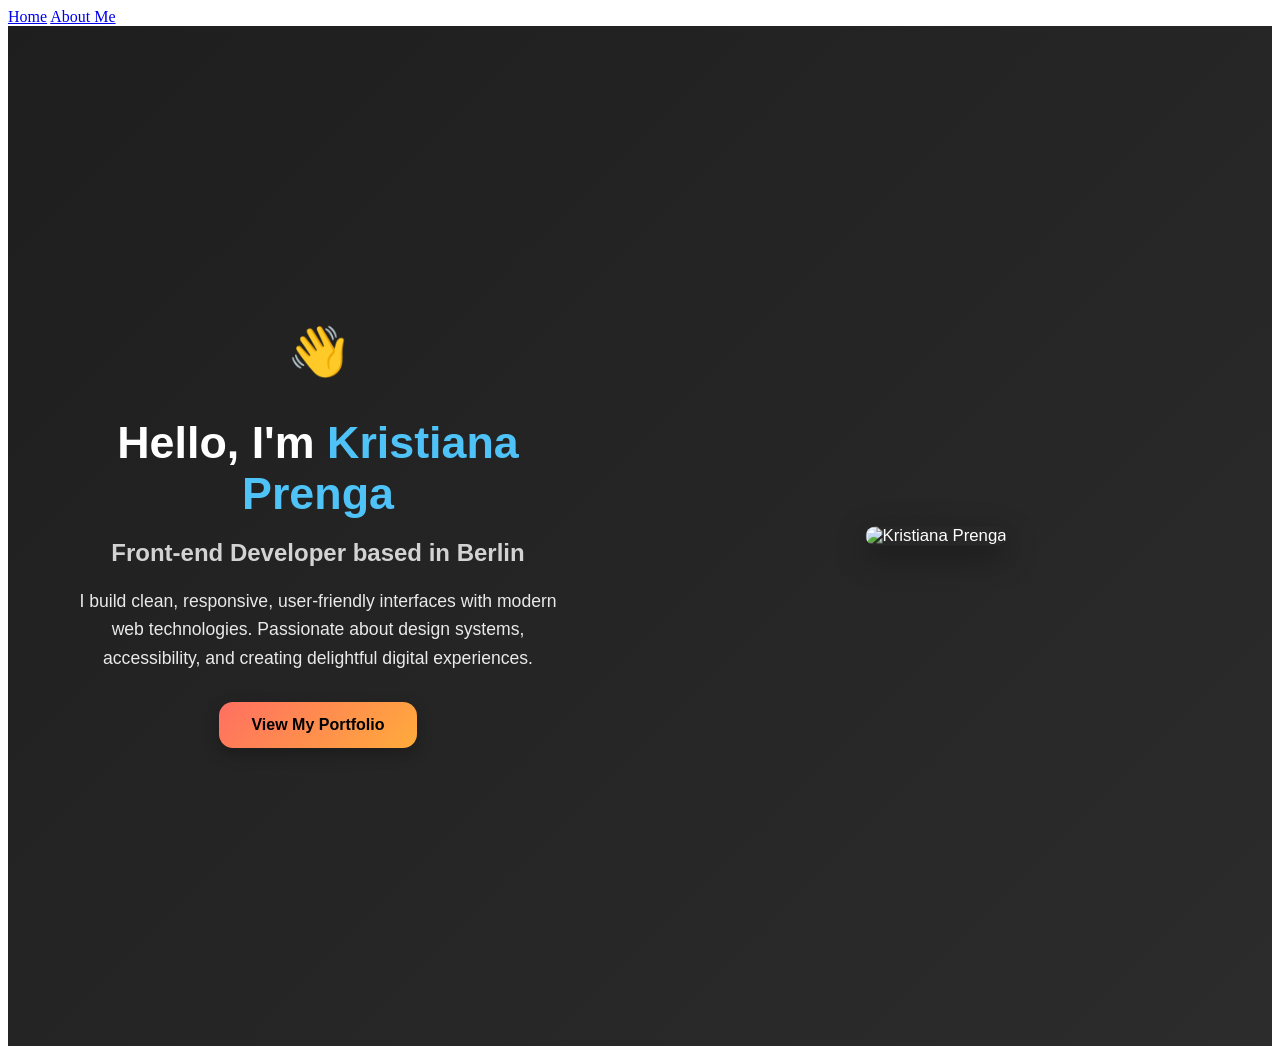
==== about.html @ feb88d71 "changed the file section" ====
<!DOCTYPE html>
<html lang="en">
<head>
    <meta charset="UTF-8">
    <meta name="viewport" content="width=device-width, initial-scale=1.0">
    <title>Kristiana Prenga – Portfolio</title>
    <link rel="stylesheet" href="./style.css">
</head>

<body>
    <nav class="navbar">
  <a href="index.html" class="nav-link">Home</a>
  <a href="pages/about.html" class="nav-link">About Me</a>
</nav>

  <section class="hero hero-secondary">
    <div class="hero-content">
      <span class="wave">👋</span>
      <h1>Hello, I'm <span class="highlight">Kristiana Prenga</span></h1>
      <h2>Front-end Developer based in Berlin</h2>

      <p class="hero-text">
        I build clean, responsive, user‑friendly interfaces with modern web technologies.
        Passionate about design systems, accessibility, and creating delightful digital experiences.
      </p>

      <a href="index.html" class="btn-primary">View My Portfolio</a>
    </div>

    <div class="hero-image">
      <img src="images/pic10.png" alt="Kristiana Prenga">
    </div>
  </section>
</body>
</html>
---- style.css ----
.hero {
    min-height: 100vh;
    display: flex;
    align-items: center;
    justify-content: center;
    padding: 60px 20px;
    background: linear-gradient(135deg, #1e1e1e, #2c2c2c);
    color: #fff;
    text-align: center;
    font-family: "Inter", sans-serif;
}

.hero-content {
    max-width: 700px;
}

.wave {
    font-size: 3rem;
    display: inline-block;
    animation: wave 1.5s infinite;
}

@keyframes wave {
    0% {
        transform: rotate(0deg);
    }

    50% {
        transform: rotate(20deg);
    }

    100% {
        transform: rotate(0deg);
    }
}

.highlight {
    color: #4fc3f7;
}

.hero-text {
    margin: 20px 0 40px;
    font-size: 1.1rem;
    line-height: 1.6;
    opacity: 0.9;
}

.btn-primary {
    background: #4fc3f7;
    color: #000;
    padding: 12px 28px;
    border-radius: 8px;
    font-weight: 600;
    text-decoration: none;
    transition: 0.3s;
}

.btn-primary:hover {
    background: #81d4fa;
}

.btn-primary {
    background: linear-gradient(135deg, #ff6f61, #ffca28, #4fc3f7);
    background-size: 300% 300%;
    color: #000;
    padding: 14px 32px;
    border-radius: 14px;
    font-weight: 700;
    text-decoration: none;
    transition: 0.4s ease;
    display: inline-block;
    box-shadow: 0 6px 15px rgba(0, 0, 0, 0.25);
    animation: rainbowMove 6s ease infinite;
}

@keyframes rainbowMove {
    0% {
        background-position: 0% 50%;
    }

    50% {
        background-position: 100% 50%;
    }

    100% {
        background-position: 0% 50%;
    }
}

.btn-primary:hover {
    transform: scale(1.12) rotate(1deg);
    box-shadow: 0 10px 25px rgba(0, 0, 0, 0.35);
}

.project {
    padding: 60px 20px;
    max-width: 900px;
    margin: 0 auto;
}

.project-grid {
    display: grid;
    grid-template-columns: 1fr 1fr;
    gap: 40px;
    align-items: center;
}

.project-image img {
    width: 100%;
    border-radius: 12px;
    box-shadow: 0 6px 20px rgba(0, 0, 0, 0.15);
}

.project-text h3 {
    font-size: 2rem;
    margin-bottom: 10px;
}

.project-text h4 {
    font-size: 1.4rem;
    margin-bottom: 20px;
    opacity: 0.8;
}

.project-text p {
    line-height: 1.6;
    margin-bottom: 20px;
}

.learn-more {
    display: inline-block;
    margin-bottom: 20px;
    color: #6c63ff;
    text-decoration: none;
    font-weight: bold;
}
/* SECOND PAGE HERO */
.hero-secondary {
    min-height: 100vh;
    display: grid;
    grid-template-columns: 1fr 1fr;
    align-items: center;
    padding: 60px;
    background: linear-gradient(135deg, #1e1e1e, #2c2c2c);
    color: #fff;
}

.hero-secondary .hero-content {
    max-width: 500px;
}

.hero-secondary .hero-image img {
    width: 100%;
    border-radius: 20px;
    box-shadow: 0 10px 30px rgba(0, 0, 0, 0.4);
    transform: scale(1.05);
    transition: 0.4s ease;
}

.hero-secondary .hero-image img:hover {
    transform: scale(1.1);
}

.hero-secondary h1 {
    font-size: 2.8rem;
    margin-bottom: 10px;
}

.hero-secondary h2 {
    font-size: 1.5rem;
    opacity: 0.8;
    margin-bottom: 20px;
}

.hero-secondary .hero-text {
    margin-bottom: 30px;
    line-height: 1.6;
    opacity: 0.9;
}
.hero-secondary {
    display: grid;
    grid-template-columns: 1fr 1fr;
    align-items: center;
    padding: 60px;
    gap: 40px;
}

.hero-image img {
    width: 280px;
    border-radius: 20px;
    box-shadow: 0 10px 30px rgba(0, 0, 0, 0.25);
    object-fit: cover;
    justify-self: end;
}
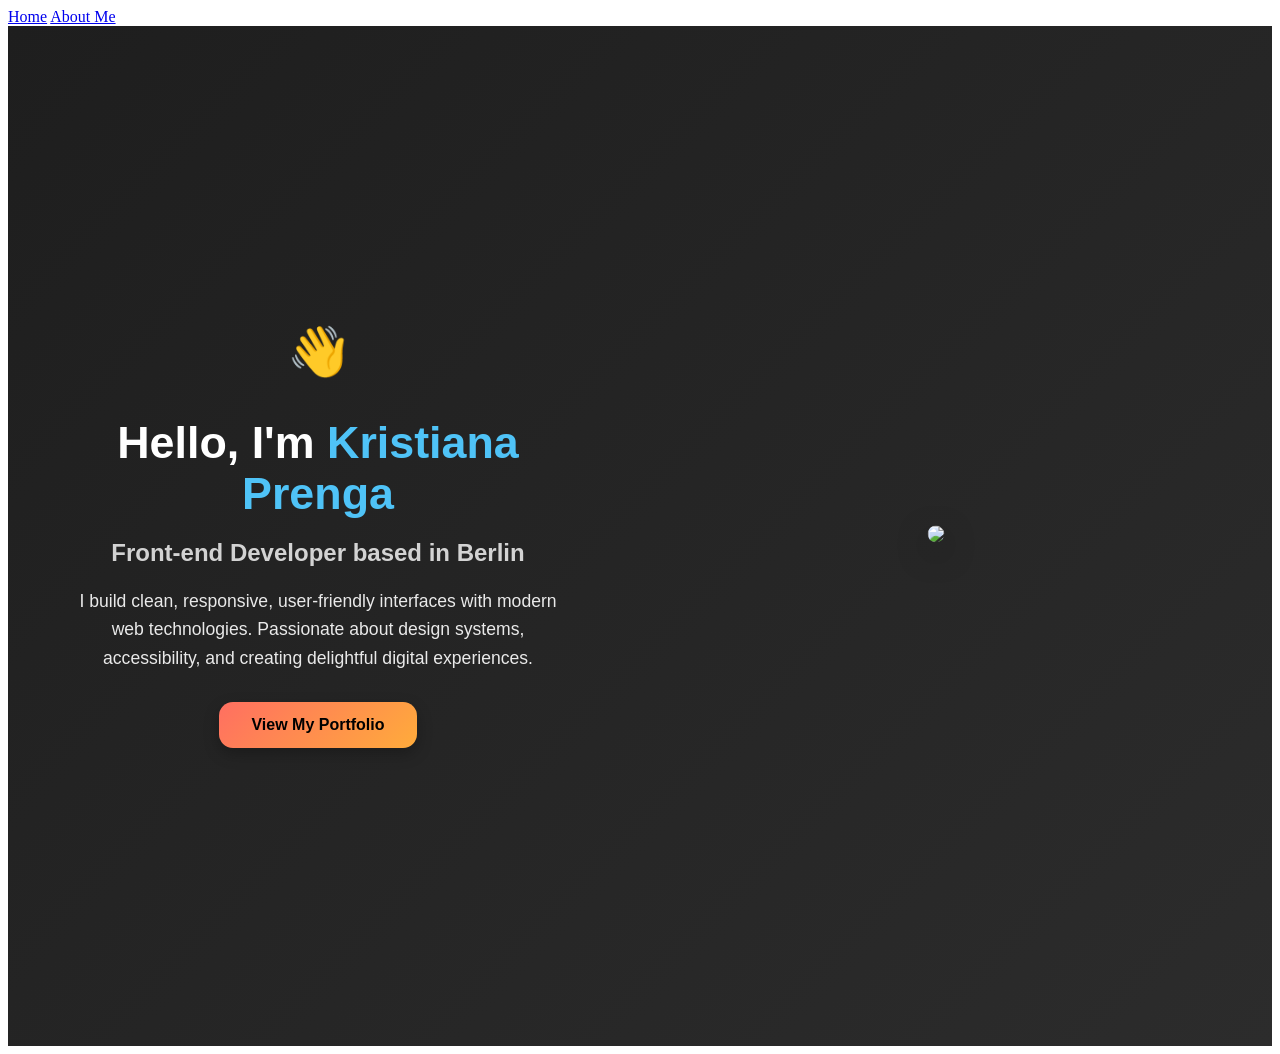
==== commit 4f498bdf: "Update about.html" ====
--- a/about.html
+++ b/about.html
@@ -28,7 +28,7 @@
     </div>
 
     <div class="hero-image">
-      <img src="images/pic10.png" alt="Kristiana Prenga">
+      <img src="images/pic10.png" class="imgalt="Kristiana Prenga">
     </div>
   </section>
 </body>
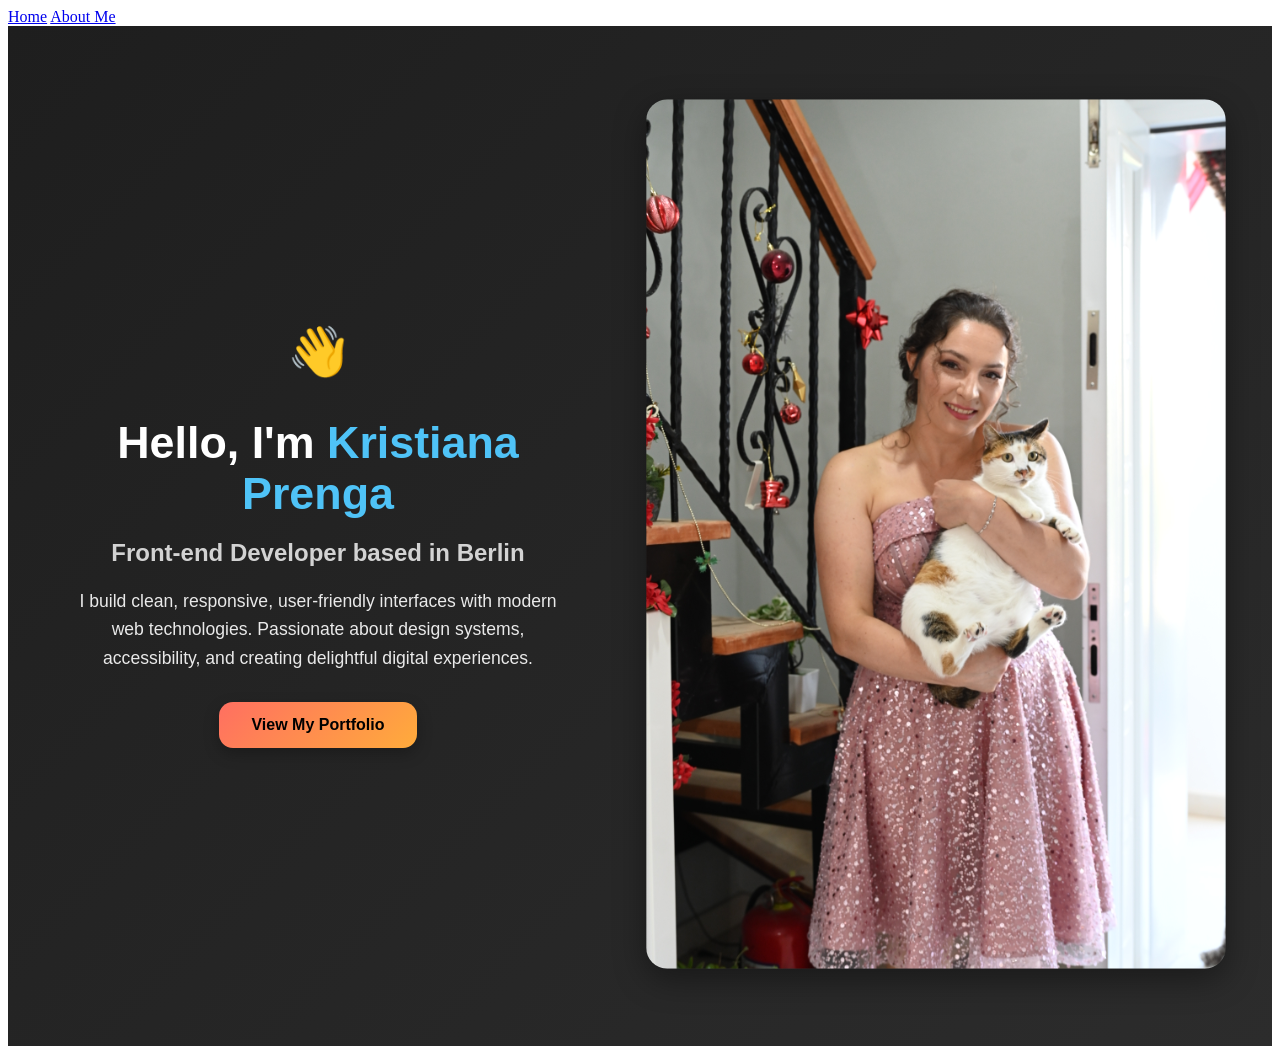
==== commit 88603335: "Photo not opening in latest updates (6aba2bfa8f387a04ba538411)" ====
--- a/about.html
+++ b/about.html
@@ -10,7 +10,7 @@
 <body>
     <nav class="navbar">
   <a href="index.html" class="nav-link">Home</a>
-  <a href="pages/about.html" class="nav-link">About Me</a>
+  <a href="about.html" class="nav-link">About Me</a>
 </nav>
 
   <section class="hero hero-secondary">
@@ -28,7 +28,7 @@
     </div>
 
     <div class="hero-image">
-      <img src="images/pic10.png" class="imgalt="Kristiana Prenga">
+      <img src="images/pic10.png" class="img-fluid" alt="Kristiana Prenga">
     </div>
   </section>
 </body>
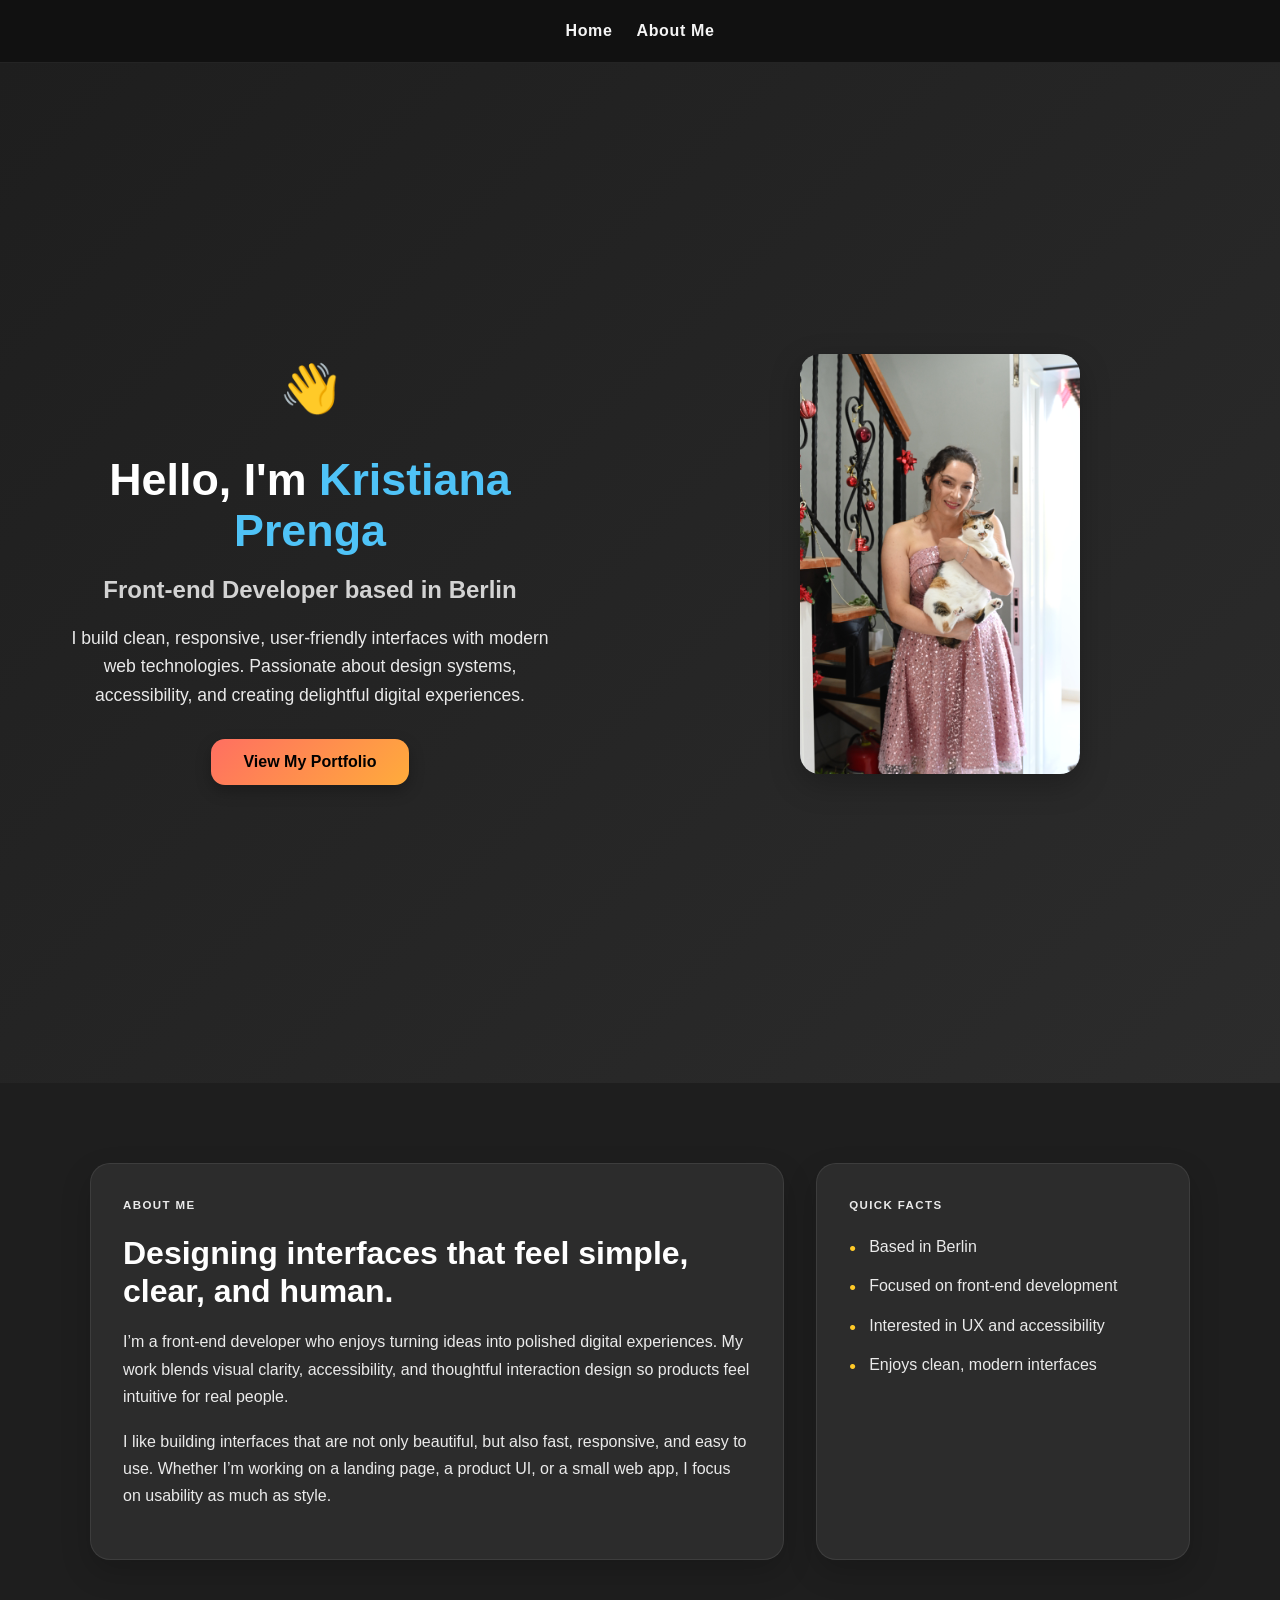
==== commit 1dd37120: "Update the about.html and style.css" ====
--- a/about.html
+++ b/about.html
@@ -1,35 +1,67 @@
-<!DOCTYPE html>
+<!doctype html>
 <html lang="en">
-<head>
-    <meta charset="UTF-8">
-    <meta name="viewport" content="width=device-width, initial-scale=1.0">
+  <head>
+    <meta charset="UTF-8" />
+    <meta name="viewport" content="width=device-width, initial-scale=1.0" />
     <title>Kristiana Prenga – Portfolio</title>
-    <link rel="stylesheet" href="./style.css">
-</head>
+    <link rel="stylesheet" href="./style.css" />
+  </head>
 
-<body>
+  <body>
     <nav class="navbar">
-  <a href="index.html" class="nav-link">Home</a>
-  <a href="about.html" class="nav-link">About Me</a>
-</nav>
+      <a href="index.html" class="nav-link">Home</a>
+      <a href="about.html" class="nav-link">About Me</a>
+    </nav>
 
-  <section class="hero hero-secondary">
-    <div class="hero-content">
-      <span class="wave">👋</span>
-      <h1>Hello, I'm <span class="highlight">Kristiana Prenga</span></h1>
-      <h2>Front-end Developer based in Berlin</h2>
+    <section class="hero hero-secondary">
+      <div class="hero-content">
+        <span class="wave">👋</span>
+        <h1>Hello, I'm <span class="highlight">Kristiana Prenga</span></h1>
+        <h2>Front-end Developer based in Berlin</h2>
 
-      <p class="hero-text">
-        I build clean, responsive, user‑friendly interfaces with modern web technologies.
-        Passionate about design systems, accessibility, and creating delightful digital experiences.
-      </p>
+        <p class="hero-text">
+          I build clean, responsive, user‑friendly interfaces with modern web
+          technologies. Passionate about design systems, accessibility, and
+          creating delightful digital experiences.
+        </p>
 
-      <a href="index.html" class="btn-primary">View My Portfolio</a>
-    </div>
+        <a href="index.html" class="btn-primary">View My Portfolio</a>
+      </div>
 
-    <div class="hero-image">
-      <img src="images/pic10.png" class="img-fluid" alt="Kristiana Prenga">
-    </div>
-  </section>
-</body>
+      <div class="hero-image">
+        <img src="images/pic10.png" class="img-fluid" alt="Kristiana Prenga" />
+      </div>
+    </section>
+
+    <section class="about-section">
+      <div class="about-grid">
+        <div class="about-card">
+          <p class="eyebrow">About me</p>
+          <h3>Designing interfaces that feel simple, clear, and human.</h3>
+          <p>
+            I’m a front-end developer who enjoys turning ideas into polished
+            digital experiences. My work blends visual clarity, accessibility,
+            and thoughtful interaction design so products feel intuitive for
+            real people.
+          </p>
+          <p>
+            I like building interfaces that are not only beautiful, but also
+            fast, responsive, and easy to use. Whether I’m working on a landing
+            page, a product UI, or a small web app, I focus on usability as much
+            as style.
+          </p>
+        </div>
+
+        <div class="about-card">
+          <p class="eyebrow">Quick facts</p>
+          <ul class="about-list">
+            <li>Based in Berlin</li>
+            <li>Focused on front-end development</li>
+            <li>Interested in UX and accessibility</li>
+            <li>Enjoys clean, modern interfaces</li>
+          </ul>
+        </div>
+      </div>
+    </section>
+  </body>
 </html>
--- a/style.css
+++ b/style.css
@@ -1,3 +1,6 @@
+/* -------------------------------------------------
+   GLOBAL HERO SECTION
+---------------------------------------------------*/
 .hero {
     min-height: 100vh;
     display: flex;
@@ -10,10 +13,44 @@
     font-family: "Inter", sans-serif;
 }
 
+body {
+    margin: 0;
+    background: #1e1e1e;
+    color: #fff;
+    font-family: "Inter", sans-serif;
+}
+
+.navbar {
+    display: flex;
+    justify-content: center;
+    align-items: center;
+    gap: 24px;
+    padding: 22px 20px;
+    background: rgba(17, 17, 17, 0.95);
+    border-bottom: 1px solid rgba(255, 255, 255, 0.08);
+    position: sticky;
+    top: 0;
+    z-index: 10;
+}
+
+.nav-link {
+    color: #f5f5f5;
+    text-decoration: none;
+    font-weight: 600;
+    letter-spacing: 0.04em;
+    transition: color 0.3s ease, transform 0.3s ease;
+}
+
+.nav-link:hover {
+    color: #4fc3f7;
+    transform: translateY(-1px);
+}
+
 .hero-content {
     max-width: 700px;
 }
 
+/* Wave animation */
 .wave {
     font-size: 3rem;
     display: inline-block;
@@ -21,16 +58,14 @@
 }
 
 @keyframes wave {
-    0% {
+
+    0%,
+    100% {
         transform: rotate(0deg);
     }
 
     50% {
         transform: rotate(20deg);
-    }
-
-    100% {
-        transform: rotate(0deg);
     }
 }
 
@@ -45,20 +80,9 @@
     opacity: 0.9;
 }
 
-.btn-primary {
-    background: #4fc3f7;
-    color: #000;
-    padding: 12px 28px;
-    border-radius: 8px;
-    font-weight: 600;
-    text-decoration: none;
-    transition: 0.3s;
-}
-
-.btn-primary:hover {
-    background: #81d4fa;
-}
-
+/* -------------------------------------------------
+   BUTTON
+---------------------------------------------------*/
 .btn-primary {
     background: linear-gradient(135deg, #ff6f61, #ffca28, #4fc3f7);
     background-size: 300% 300%;
@@ -92,6 +116,9 @@
     box-shadow: 0 10px 25px rgba(0, 0, 0, 0.35);
 }
 
+/* -------------------------------------------------
+   PROJECT SECTION (index.html)
+---------------------------------------------------*/
 .project {
     padding: 60px 20px;
     max-width: 900px;
@@ -134,61 +161,177 @@
     text-decoration: none;
     font-weight: bold;
 }
-/* SECOND PAGE HERO */
+
+/* -------------------------------------------------
+   SECOND PAGE HERO (about.html)
+---------------------------------------------------*/
 .hero-secondary {
     min-height: 100vh;
-    display: grid;
-    grid-template-columns: 1fr 1fr;
-    align-items: center;
-    padding: 60px;
-    background: linear-gradient(135deg, #1e1e1e, #2c2c2c);
-    color: #fff;
-}
-
-.hero-secondary .hero-content {
-    max-width: 500px;
-}
-
-.hero-secondary .hero-image img {
-    width: 100%;
-    border-radius: 20px;
-    box-shadow: 0 10px 30px rgba(0, 0, 0, 0.4);
-    transform: scale(1.05);
-    transition: 0.4s ease;
-}
-
-.hero-secondary .hero-image img:hover {
-    transform: scale(1.1);
-}
-
-.hero-secondary h1 {
-    font-size: 2.8rem;
-    margin-bottom: 10px;
-}
-
-.hero-secondary h2 {
-    font-size: 1.5rem;
-    opacity: 0.8;
-    margin-bottom: 20px;
-}
-
-.hero-secondary .hero-text {
-    margin-bottom: 30px;
-    line-height: 1.6;
-    opacity: 0.9;
-}
-.hero-secondary {
     display: grid;
     grid-template-columns: 1fr 1fr;
     align-items: center;
     padding: 60px;
     gap: 40px;
-}
-
-.hero-image img {
+    background: linear-gradient(135deg, #1e1e1e, #2c2c2c);
+    color: #fff;
+}
+
+.hero-secondary .hero-content {
+    max-width: 500px;
+}
+
+.hero-secondary .hero-image img {
     width: 280px;
     border-radius: 20px;
     box-shadow: 0 10px 30px rgba(0, 0, 0, 0.25);
     object-fit: cover;
     justify-self: end;
+    transition: 0.4s ease;
+}
+
+.hero-secondary .hero-image img:hover {
+    transform: scale(1.1);
+}
+
+.hero-secondary h1 {
+    font-size: 2.8rem;
+    margin-bottom: 10px;
+}
+
+.hero-secondary h2 {
+    font-size: 1.5rem;
+    opacity: 0.8;
+    margin-bottom: 20px;
+}
+
+.hero-secondary .hero-text {
+    margin-bottom: 30px;
+    line-height: 1.6;
+    opacity: 0.9;
+}
+
+.about-section {
+    padding: 80px 20px 100px;
+    max-width: 1100px;
+    margin: 0 auto;
+}
+
+.about-grid {
+    display: grid;
+    grid-template-columns: 1.3fr 0.7fr;
+    gap: 32px;
+    align-items: stretch;
+}
+
+.about-card {
+    background: #2c2c2c;
+    border: 1px solid rgba(255, 255, 255, 0.08);
+    border-radius: 20px;
+    padding: 32px;
+    box-shadow: 0 12px 30px rgba(0, 0, 0, 0.18);
+}
+
+.eyebrow {
+    margin: 0 0 12px;
+    color: #4fc3f7;
+    text-transform: uppercase;
+    letter-spacing: 0.12em;
+    font-size: 0.72rem;
+    font-weight: 700;
+}
+
+.about-card h3 {
+    font-size: 2rem;
+    margin: 0 0 18px;
+    line-height: 1.2;
+}
+
+.about-card p {
+    line-height: 1.7;
+    color: rgba(255, 255, 255, 0.9);
+    margin-bottom: 18px;
+}
+
+.about-list {
+    list-style: none;
+    margin: 0;
+    padding: 0;
+    display: grid;
+    gap: 14px;
+}
+
+.about-list li {
+    position: relative;
+    padding-left: 20px;
+    color: rgba(255, 255, 255, 0.9);
+    line-height: 1.6;
+}
+
+.about-list li::before {
+    content: "•";
+    position: absolute;
+    left: 0;
+    color: #ffca28;
+    font-size: 1.2rem;
+}
+
+/* -------------------------------------------------
+   WORK PAGE (work.html)
+---------------------------------------------------*/
+.work-page {
+    padding: 60px 20px;
+    max-width: 1100px;
+    margin: 0 auto;
+    color: #fff;
+    font-family: "Inter", sans-serif;
+}
+
+.work-page h1 {
+    text-align: center;
+    font-size: 2.6rem;
+    margin-bottom: 50px;
+    opacity: 0.95;
+}
+
+/* Grid layout */
+.row {
+    display: grid;
+    grid-template-columns: repeat(auto-fit, minmax(320px, 1fr));
+    gap: 40px;
+}
+
+/* Project card */
+.col-md-6 {
+    background: #2c2c2c;
+    padding: 25px;
+    border-radius: 16px;
+    text-align: center;
+    box-shadow: 0 8px 25px rgba(0, 0, 0, 0.25);
+    transition: 0.35s ease;
+}
+
+.col-md-6:hover {
+    transform: translateY(-8px);
+    box-shadow: 0 12px 35px rgba(0, 0, 0, 0.35);
+}
+
+/* Images */
+.img-fluid {
+    width: 100%;
+    border-radius: 12px;
+    margin-bottom: 15px;
+    box-shadow: 0 6px 20px rgba(0, 0, 0, 0.2);
+}
+
+/* Titles */
+.col-md-6 h3 {
+    font-size: 1.6rem;
+    margin-bottom: 8px;
+}
+
+/* Descriptions */
+.text-muted {
+    opacity: 0.85;
+    font-size: 1rem;
+    margin-bottom: 10px;
 }
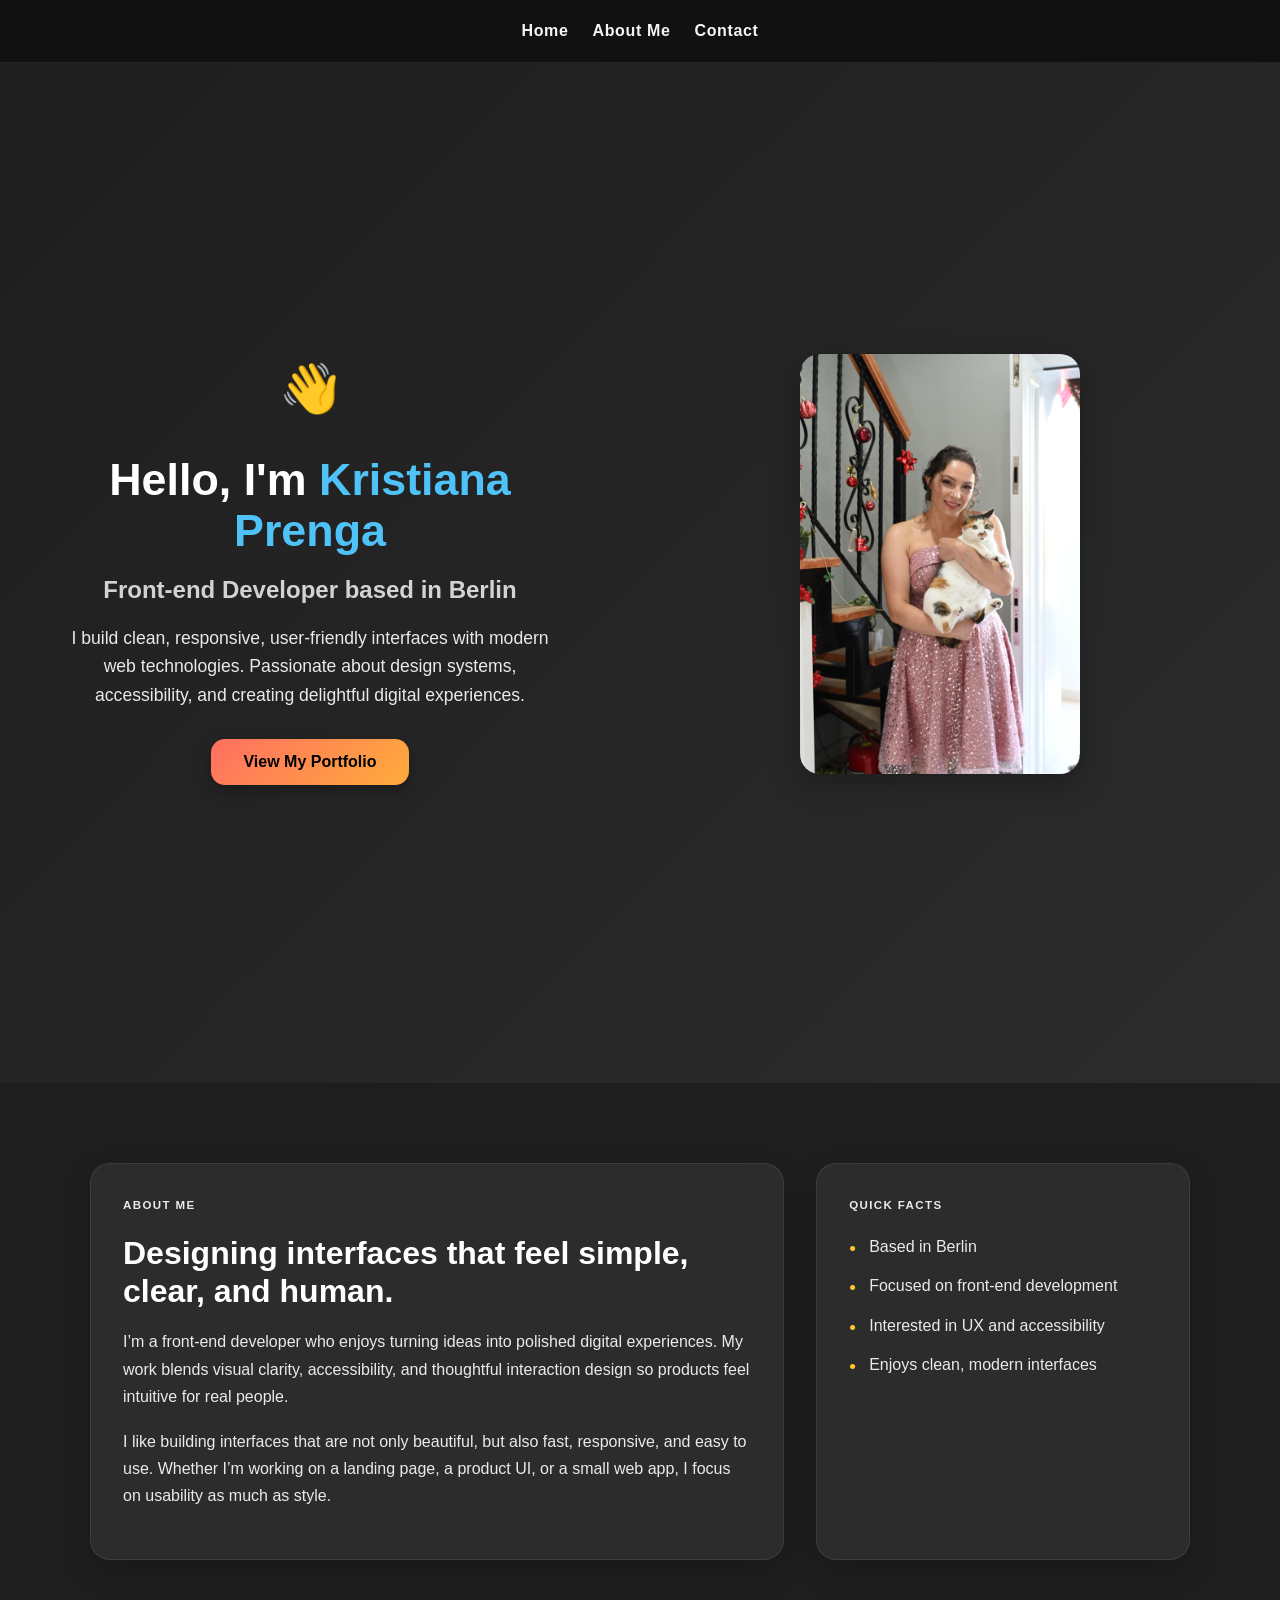
==== commit 713d4e9b: "Contact.html not updating issue (6ac933e2d33e647301d68449)" ====
--- a/about.html
+++ b/about.html
@@ -11,6 +11,7 @@
     <nav class="navbar">
       <a href="index.html" class="nav-link">Home</a>
       <a href="about.html" class="nav-link">About Me</a>
+      <a href="contact.html" class="nav-link">Contact</a>
     </nav>
 
     <section class="hero hero-secondary">
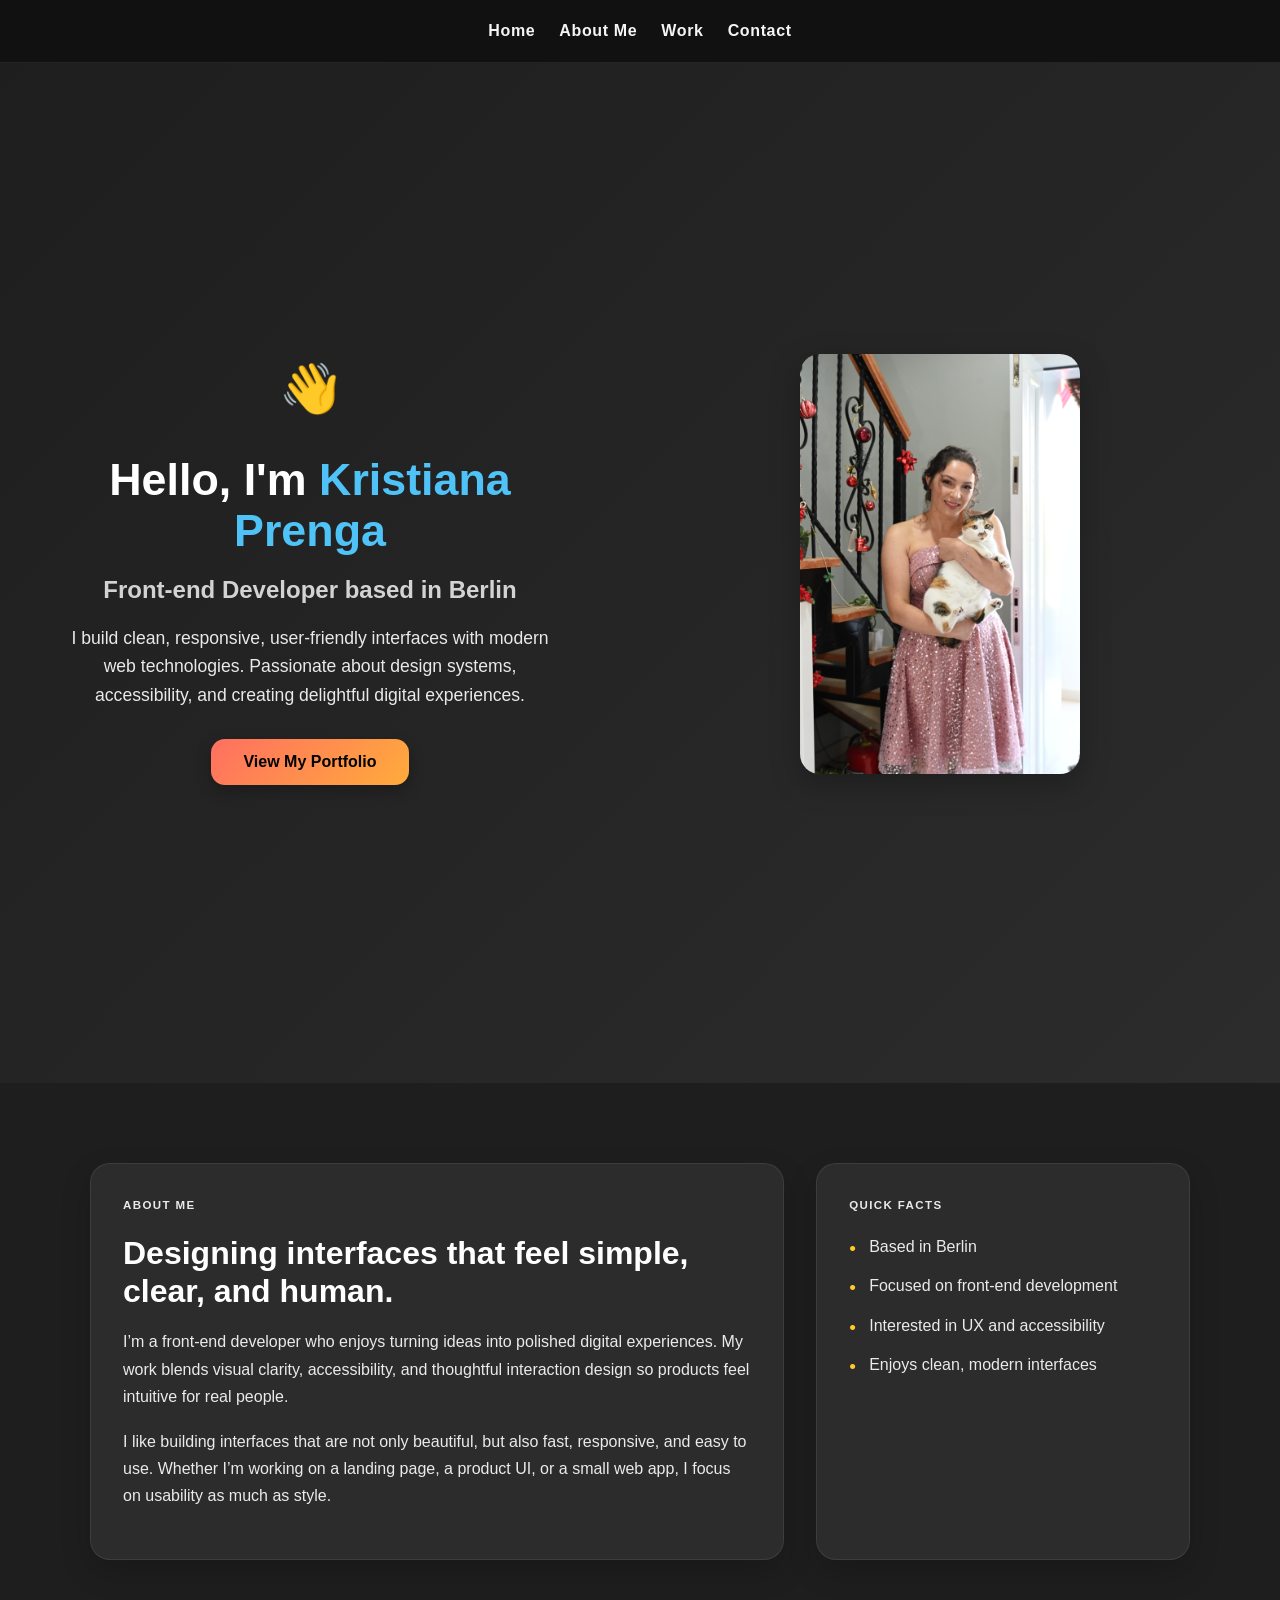
==== commit b457fe9d: "Contact.html not updating issue - Session 1 (6ac933e2d33e647301d68449)" ====
--- a/about.html
+++ b/about.html
@@ -11,6 +11,7 @@
     <nav class="navbar">
       <a href="index.html" class="nav-link">Home</a>
       <a href="about.html" class="nav-link">About Me</a>
+      <a href="work.html" class="nav-link">Work</a>
       <a href="contact.html" class="nav-link">Contact</a>
     </nav>
 
